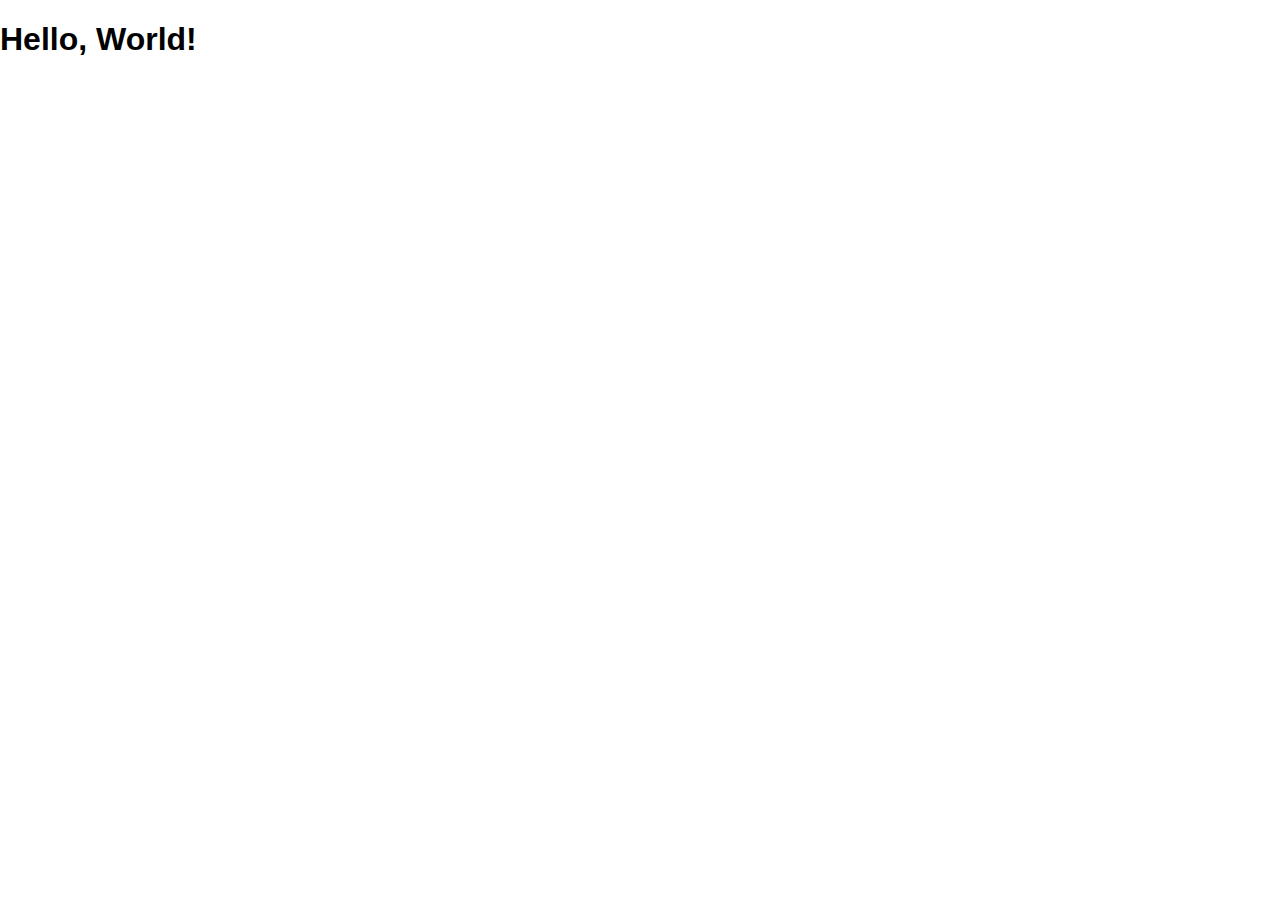
==== index.html @ 555d7200 "added sass and scripts!" ====
<!DOCTYPE html> 
<html lang="English">
<head>
	<meta charset="utf-8">
	<meta http-equiv="X-UA-Compatible" content="IE=edge">
	<meta name="viewport" content="width=device-width, initial-scale=1">
<!-- 	<link rel="icon" href="favicon.ico" type="image/x-icon"/>
	<link rel="shortcut icon" href="favicon.ico" type="image/x-icon"/> -->

	<title>Space Walk</title>
	<meta name="description" content="Space Walk! A 2015 SpaceApps Challenge Submission.">

	<link rel="stylesheet" type="text/css" href="/css/main.css"/>
</head>
<body>
	<h1>Hello, World!</h1>
</body>
---- css/main.css ----
/*! normalize.css v3.0.2 | MIT License | git.io/normalize */
/**
 * 1. Set default font family to sans-serif.
 * 2. Prevent iOS text size adjust after orientation change, without disabling
 *    user zoom.
 */
html {
  font-family: sans-serif;
  /* 1 */
  -ms-text-size-adjust: 100%;
  /* 2 */
  -webkit-text-size-adjust: 100%;
  /* 2 */ }

/**
 * Remove default margin.
 */
body {
  margin: 0; }

/* HTML5 display definitions
   ========================================================================== */
/**
 * Correct `block` display not defined for any HTML5 element in IE 8/9.
 * Correct `block` display not defined for `details` or `summary` in IE 10/11
 * and Firefox.
 * Correct `block` display not defined for `main` in IE 11.
 */
article,
aside,
details,
figcaption,
figure,
footer,
header,
hgroup,
main,
menu,
nav,
section,
summary {
  display: block; }

/**
 * 1. Correct `inline-block` display not defined in IE 8/9.
 * 2. Normalize vertical alignment of `progress` in Chrome, Firefox, and Opera.
 */
audio,
canvas,
progress,
video {
  display: inline-block;
  /* 1 */
  vertical-align: baseline;
  /* 2 */ }

/**
 * Prevent modern browsers from displaying `audio` without controls.
 * Remove excess height in iOS 5 devices.
 */
audio:not([controls]) {
  display: none;
  height: 0; }

/**
 * Address `[hidden]` styling not present in IE 8/9/10.
 * Hide the `template` element in IE 8/9/11, Safari, and Firefox < 22.
 */
[hidden],
template {
  display: none; }

/* Links
   ========================================================================== */
/**
 * Remove the gray background color from active links in IE 10.
 */
a {
  background-color: transparent; }

/**
 * Improve readability when focused and also mouse hovered in all browsers.
 */
a:active,
a:hover {
  outline: 0; }

/* Text-level semantics
   ========================================================================== */
/**
 * Address styling not present in IE 8/9/10/11, Safari, and Chrome.
 */
abbr[title] {
  border-bottom: 1px dotted; }

/**
 * Address style set to `bolder` in Firefox 4+, Safari, and Chrome.
 */
b,
strong {
  font-weight: bold; }

/**
 * Address styling not present in Safari and Chrome.
 */
dfn {
  font-style: italic; }

/**
 * Address variable `h1` font-size and margin within `section` and `article`
 * contexts in Firefox 4+, Safari, and Chrome.
 */
h1 {
  font-size: 2em;
  margin: 0.67em 0; }

/**
 * Address styling not present in IE 8/9.
 */
mark {
  background: #ff0;
  color: #000; }

/**
 * Address inconsistent and variable font size in all browsers.
 */
small {
  font-size: 80%; }

/**
 * Prevent `sub` and `sup` affecting `line-height` in all browsers.
 */
sub,
sup {
  font-size: 75%;
  line-height: 0;
  position: relative;
  vertical-align: baseline; }

sup {
  top: -0.5em; }

sub {
  bottom: -0.25em; }

/* Embedded content
   ========================================================================== */
/**
 * Remove border when inside `a` element in IE 8/9/10.
 */
img {
  border: 0; }

/**
 * Correct overflow not hidden in IE 9/10/11.
 */
svg:not(:root) {
  overflow: hidden; }

/* Grouping content
   ========================================================================== */
/**
 * Address margin not present in IE 8/9 and Safari.
 */
figure {
  margin: 1em 40px; }

/**
 * Address differences between Firefox and other browsers.
 */
hr {
  -moz-box-sizing: content-box;
  box-sizing: content-box;
  height: 0; }

/**
 * Contain overflow in all browsers.
 */
pre {
  overflow: auto; }

/**
 * Address odd `em`-unit font size rendering in all browsers.
 */
code,
kbd,
pre,
samp {
  font-family: monospace, monospace;
  font-size: 1em; }

/* Forms
   ========================================================================== */
/**
 * Known limitation: by default, Chrome and Safari on OS X allow very limited
 * styling of `select`, unless a `border` property is set.
 */
/**
 * 1. Correct color not being inherited.
 *    Known issue: affects color of disabled elements.
 * 2. Correct font properties not being inherited.
 * 3. Address margins set differently in Firefox 4+, Safari, and Chrome.
 */
button,
input,
optgroup,
select,
textarea {
  color: inherit;
  /* 1 */
  font: inherit;
  /* 2 */
  margin: 0;
  /* 3 */ }

/**
 * Address `overflow` set to `hidden` in IE 8/9/10/11.
 */
button {
  overflow: visible; }

/**
 * Address inconsistent `text-transform` inheritance for `button` and `select`.
 * All other form control elements do not inherit `text-transform` values.
 * Correct `button` style inheritance in Firefox, IE 8/9/10/11, and Opera.
 * Correct `select` style inheritance in Firefox.
 */
button,
select {
  text-transform: none; }

/**
 * 1. Avoid the WebKit bug in Android 4.0.* where (2) destroys native `audio`
 *    and `video` controls.
 * 2. Correct inability to style clickable `input` types in iOS.
 * 3. Improve usability and consistency of cursor style between image-type
 *    `input` and others.
 */
button,
html input[type="button"],
input[type="reset"],
input[type="submit"] {
  -webkit-appearance: button;
  /* 2 */
  cursor: pointer;
  /* 3 */ }

/**
 * Re-set default cursor for disabled elements.
 */
button[disabled],
html input[disabled] {
  cursor: default; }

/**
 * Remove inner padding and border in Firefox 4+.
 */
button::-moz-focus-inner,
input::-moz-focus-inner {
  border: 0;
  padding: 0; }

/**
 * Address Firefox 4+ setting `line-height` on `input` using `!important` in
 * the UA stylesheet.
 */
input {
  line-height: normal; }

/**
 * It's recommended that you don't attempt to style these elements.
 * Firefox's implementation doesn't respect box-sizing, padding, or width.
 *
 * 1. Address box sizing set to `content-box` in IE 8/9/10.
 * 2. Remove excess padding in IE 8/9/10.
 */
input[type="checkbox"],
input[type="radio"] {
  box-sizing: border-box;
  /* 1 */
  padding: 0;
  /* 2 */ }

/**
 * Fix the cursor style for Chrome's increment/decrement buttons. For certain
 * `font-size` values of the `input`, it causes the cursor style of the
 * decrement button to change from `default` to `text`.
 */
input[type="number"]::-webkit-inner-spin-button,
input[type="number"]::-webkit-outer-spin-button {
  height: auto; }

/**
 * 1. Address `appearance` set to `searchfield` in Safari and Chrome.
 * 2. Address `box-sizing` set to `border-box` in Safari and Chrome
 *    (include `-moz` to future-proof).
 */
input[type="search"] {
  -webkit-appearance: textfield;
  /* 1 */
  -moz-box-sizing: content-box;
  -webkit-box-sizing: content-box;
  /* 2 */
  box-sizing: content-box; }

/**
 * Remove inner padding and search cancel button in Safari and Chrome on OS X.
 * Safari (but not Chrome) clips the cancel button when the search input has
 * padding (and `textfield` appearance).
 */
input[type="search"]::-webkit-search-cancel-button,
input[type="search"]::-webkit-search-decoration {
  -webkit-appearance: none; }

/**
 * Define consistent border, margin, and padding.
 */
fieldset {
  border: 1px solid #c0c0c0;
  margin: 0 2px;
  padding: 0.35em 0.625em 0.75em; }

/**
 * 1. Correct `color` not being inherited in IE 8/9/10/11.
 * 2. Remove padding so people aren't caught out if they zero out fieldsets.
 */
legend {
  border: 0;
  /* 1 */
  padding: 0;
  /* 2 */ }

/**
 * Remove default vertical scrollbar in IE 8/9/10/11.
 */
textarea {
  overflow: auto; }

/**
 * Don't inherit the `font-weight` (applied by a rule above).
 * NOTE: the default cannot safely be changed in Chrome and Safari on OS X.
 */
optgroup {
  font-weight: bold; }

/* Tables
   ========================================================================== */
/**
 * Remove most spacing between table cells.
 */
table {
  border-collapse: collapse;
  border-spacing: 0; }

td,
th {
  padding: 0; }

/*# sourceMappingURL=main.css.map */
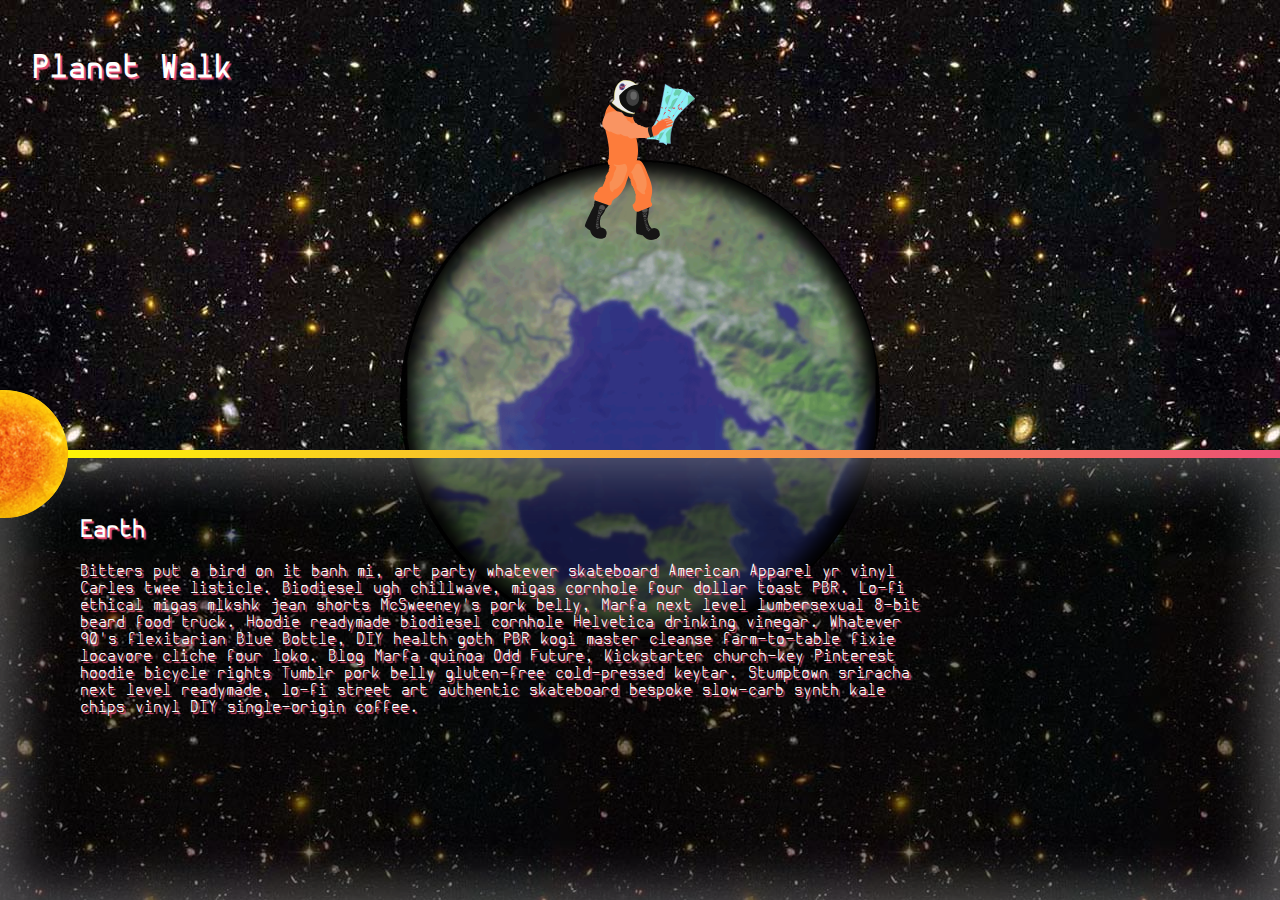
==== commit 0b14ae27: "added gifs, more sass, planets and animations" ====
--- a/index.html
+++ b/index.html
@@ -10,8 +10,249 @@
 	<title>Space Walk</title>
 	<meta name="description" content="Space Walk! A 2015 SpaceApps Challenge Submission.">
 
-	<link rel="stylesheet" type="text/css" href="/css/main.css"/>
+	<link rel="stylesheet" type="text/css" href="css/main.css"/>
 </head>
 <body>
-	<h1>Hello, World!</h1>
+	<header>
+		<h1>Planet Walk</h1>
+	</header>
+
+	<div class="astronaut">	
+	<svg version="1.1" id="astronaut" xmlns="http://www.w3.org/2000/svg" xmlns:xlink="http://www.w3.org/1999/xlink" x="0px" y="0px"
+		 viewBox="0 0 264.8 384.3" enable-background="new 0 0 264.8 384.3" xml:space="preserve">
+	
+	<g class="-right-arm">
+		<path fill="#FA6D37" stroke="#F9B491" stroke-miterlimit="10" d="M172.2,141.2c0,0,3-0.7,1.9-6.3c-1.1-5.6-4.1-5.5-4.1-5.5
+		s6.1,2.5,7.8-1.6c1.7-4.1,22.9-16.9,22.9-16.9s1.5-3.1-2.8-3.8c0,0-9.6,7.2-10.9,4.9c0,0,15.6-7.1,13.7-12.1c0,0,3.4-3.5-16.3,6.8
+		c0,0,15-7.3,13-9.6c-2.1-2.2-17.2,5.5-17.2,5.5l12.7-6.4c0,0,0.6-5.9-16.7,3.9c0,0-12.4,6.5-14.9,17.4c0,0-5.3-0.5-10.8,15
+		L172.2,141.2z"/>
+		<path fill="#F99462" d="M108.2,83.3c0,0-40.3-16.4-49.4,12.7c0,0,1.8,14.9,17.3,23.5c0,0,2,3.4,6.2,1.9c0,0,13.3,11,20.4,7.2
+			c0,0,9.4,7.8,13.6,5.9c0,0,6.1,7.8,10.6,5.6s21.1,0.2,21.1,0.2s13,1.8,17.1-0.2c0,0-5.1-16.5-0.2-20.9c0,0-5.2,3.3-16.4-2.4
+			c-11.2-5.7-8.3-6.7-12.5-4.5c0,0,1.2-4-9.6-4.3c0,0-1.6-5.5-6.8-5.9c0,0,0.7-1.3-1-3.3c-1.9-2.2-3.3-4.8-4.5-7.4
+			C113.2,89.5,111.5,86.9,108.2,83.3z"/>
+		<path fill="#1E1E1E" d="M163.5,139.5c0,0,1,4.2,2.2,2.6c1.2-1.6,3.5-1.8,3.5-1.8s0.5,2,1.5,1.6c1-0.4-3.5-17.1-1.4-22.5
+			c0,0,0-1.8-2.4,0c-2.4,1.8-3.5-0.9-3.5-0.9S156.7,121.4,163.5,139.5z"/>
+	</g>
+	<g class="-left-leg">
+		<g>
+			<g>
+				<path fill="#161515" d="M123.2,309.5c0,0-0.8,3.3,1.3,6c0,0-3.7,50.4-0.6,53.3c3.2,2.9,15,4.3,15,4.3s11.1,17.4,30.8,8.6
+					c16.3-7.3,8.2-13.8,4.9-15.9c-0.6-0.4-1.3-0.7-1.9-0.9c-2.6-1-11.7-5-16.6-12.9c-5.8-9.4-6-20.5-6-20.5s3.5-9.3,2.8-20.2
+					c0,0,2.4-4.1,3.4-10.8l-34.7,2.5C121.6,303,121,308.7,123.2,309.5z"/>
+				<path opacity="0.6" fill="#777676" d="M142.6,305.7c-3.7,0.3-6.3,3.7-5.6,7.3c2.6,14.5,9,47.7,13.7,49.6c6.1,2.5,13.2,3.6,11.3-1
+					c-2-4.6-6-1.5-10.2-9.9c-1.9-3.8-4.4-12-4.3-20c0.1-9.7,3.1-19,3.1-19v0c0.6-4-2.7-7.4-6.7-7.1L142.6,305.7z"/>
+				<circle fill="#161515" cx="166" cy="368.8" r="13.3"/>
+			</g>
+			
+				<rect x="134.1" y="316.9" transform="matrix(-0.9965 8.385994e-02 -8.385994e-02 -0.9965 311.9417 622.1451)" fill="#161515" width="17.5" height="1.4"/>
+			
+				<rect x="134.6" y="321.8" transform="matrix(-0.7931 0.609 -0.609 -0.7931 453.4099 491.0307)" fill="#161515" width="17.5" height="1.4"/>
+			
+				<rect x="134.6" y="321.8" transform="matrix(-0.8487 -0.529 0.529 -0.8487 94.3463 672.0255)" fill="#161515" width="17.5" height="1.4"/>
+			
+				<rect x="137.7" y="329.1" transform="matrix(-0.9992 -4.072294e-02 4.072294e-02 -0.9992 274.0646 665.2783)" fill="#161515" width="12.1" height="1.4"/>
+			
+				<rect x="137.7" y="329.1" transform="matrix(-0.9992 -4.072294e-02 4.072294e-02 -0.9992 274.0646 665.2783)" fill="#161515" width="12.1" height="1.4"/>
+			
+				<rect x="138.2" y="334" transform="matrix(-0.7686 0.6397 -0.6397 -0.7686 469.2011 499.7744)" fill="#161515" width="12.1" height="1.4"/>
+			
+				<rect x="138.2" y="334" transform="matrix(-0.8565 -0.5161 0.5161 -0.8565 94.9918 695.8846)" fill="#161515" width="12.1" height="1.4"/>
+			
+				<rect x="138.6" y="339.6" transform="matrix(-0.9872 0.1594 -0.1594 -0.9872 341.7674 653.2502)" fill="#161515" width="12.1" height="1.4"/>
+			
+				<rect x="140.7" y="347.9" transform="matrix(-0.942 0.3357 -0.3357 -0.942 402.0874 627.6889)" fill="#161515" width="12.1" height="1.4"/>
+			
+				<rect x="141.7" y="351.3" transform="matrix(-0.942 0.3357 -0.3357 -0.942 405.1685 634.0262)" fill="#161515" width="12.1" height="1.4"/>
+			
+				<rect x="144.1" y="354.6" transform="matrix(-0.942 0.3357 -0.3357 -0.942 410.9239 639.666)" fill="#161515" width="12.1" height="1.4"/>
+			
+				<rect x="146.5" y="358" transform="matrix(-0.7267 0.6869 -0.6869 -0.7267 509.8142 514.5251)" fill="#161515" width="12.1" height="1.4"/>
+			
+				<rect x="139.7" y="344.5" transform="matrix(-0.6308 0.776 -0.776 -0.6308 505.6047 449.7329)" fill="#161515" width="12.1" height="1.4"/>
+			
+				<rect x="140.3" y="343" transform="matrix(-0.9535 -0.3016 0.3016 -0.9535 182.3049 715.5524)" fill="#161515" width="12.1" height="1.4"/>
+		</g>
+		<path fill="#FD7C3B" d="M155.4,237.5c-14.3-34.9-18.2-54.5-41.3-40.3c-23.1,14.2-33.6-2.8-33.6-2.8s0.8,13.7,3.8,19.9
+			c2.9,6.3-2,3.8,3.1,12.1c0,0,5.6,3.2,9.3,0.4c0,0,3.7,3.4,7.4,2.8c0,0,2.6,7.7,6,9.6c0,0-2.5-0.6,0.6,6.9c0,0,0.2,8.4,4.7,9.8
+			c0,0-0.6,2.5,2.3,5.6c0,0,0.2,4.7,2.3,6.2c0,0,0,4.9,2.5,8.1c0,0-1.7,1-0.9,10.1c0.4,5.3-2.3,10.2-6.6,13.4
+			c-1.1,0.8-0.8,2.7,0.7,7.3c0,0.1,1.5,3.5,1.5,3.5c1.7,5.1,7.2,7.8,12.2,5.7l28.4-11.6c2.8-1.1,4.2-4.2,3.3-7.1
+			c-0.1-0.2-0.2-0.4-0.3-0.6c-2.9-4-3.8-9.1-2.2-13.7C161.7,273.9,164,258.6,155.4,237.5z"/>
+		<path opacity="0.2" fill="#EAE1BD" d="M143.9,273.7C143.9,273.7,143.9,273.7,143.9,273.7c0.8-0.3,1.1-1.2,0.8-2c-0.4-1-0.8-2-1.3-3
+		c-0.3-0.5-0.2-1.1,0.1-1.6c2.1-3.2,9.4-16.6,0.4-38.5c-10.4-25.3-10.5-33.2-27.3-22.8c-9.1,5.6-15.5,4.5-19.5,2.4
+		c-1.1-0.6-2.5,0.3-2.3,1.6c0.7,5.4-0.8,4.7,1,10.6c0.2,0.6,0.6,1,1.2,1.1c1.1,0.2,2.4,0.3,3.5-0.2c0.5-0.2,1.1-0.1,1.5,0.2
+		c0.8,0.6,2.2,1.4,3.6,1.5c0.6,0,5.6-1.5,5.8-0.9c0.5,1.3,1.6,3.7,2.9,5.1c0.4,0.4,0.5,0.9,0.4,1.4c-0.1,0.6,0,1.8,1,4.2
+		c0.1,0.2,0.1,0.3,0.1,0.5c0.1,1,0.5,5.1,2.7,6.5c0.4,0.2,0.6,0.7,0.7,1.1c0.1,0.7,0.4,1.7,1.4,2.9c0.2,0.2,0.3,0.5,0.4,0.8
+		c0.1,0.9,0.4,2.7,1.2,3.7c0.2,0.3,0.4,0.6,0.4,0.9c0.1,1,0.3,2.9,1.3,4.5c0.2,0.4,0.3,0.9,0.2,1.4c-0.3,0.7-0.6,2.2-0.4,5.4
+		c0,0.4,0.2,0.7,0.4,1C132.8,270.5,137.1,276.6,143.9,273.7z"/>
+	</g>
+	<g class="-right-leg">
+		<path fill="#FD7C3B" d="M98.3,249.1c12.2-35.6,22.2-53-4.6-57.5c-26.8-4.5-23.4-24.3-23.4-24.3s-8.4,10.8-10.3,17.5
+			c-1.9,6.7-4,1.5-5.6,11.1c0,0,1.1,10.1,5.8,10.4c0,0-4.4,0.9-1.3,3c0,0-3.1,7.5-1.8,11.1c0,0-1.5-2.1-4.1,5.6c0,0-5.3,6.5-2.9,10.5
+			c0,0-2.1,1.5-1.9,5.7c0,0-2.9,3.7-2.3,6.1c0,0-3.2,3.7-3.4,7.8c0,0-5.9-0.3-11.4,7c-3.2,4.3,1.5,6.1-3.8,5.7
+			c-1.3-0.1-2.4,1.5-4.3,6c0,0.1-1.2,3.6-1.2,3.7c-2.1,4.9,0.3,10.6,5.4,12.3l29.1,10c2.8,1,6-0.4,7.2-3.2c0.1-0.2,0.1-0.4,0.2-0.7
+			c0.5-4.9,3.1-9.4,7.4-11.8C79.1,280.7,90.9,270.6,98.3,249.1z"/>
+		<path opacity="0.2" fill="#EAE1BD" d="M65.8,268.8C65.8,268.8,65.8,268.8,65.8,268.8c0.8,0.3,1.7-0.2,1.9-0.9c0.4-1,0.7-2,1-3.1
+			c0.1-0.6,0.6-1,1.1-1.2c3.7-1,18-6.3,25.7-28.7c8.9-25.9,13.9-31.9-5.5-35.1c-10.6-1.8-14.7-6.8-16.2-11c-0.4-1.2-2.1-1.4-2.8-0.3
+			c-3,4.5-3.7,3-6.2,8.6c-0.2,0.5-0.2,1.1,0.2,1.6c0.7,0.9,1.6,1.8,2.8,2.1c0.5,0.1,0.9,0.6,1,1.1c0.2,1,0.8,2.5,1.8,3.5
+			c0.4,0.4,5.2,2.6,5,3.2c-0.5,1.4-1.2,3.8-1.2,5.7c0,0.5-0.2,1-0.7,1.4c-0.5,0.4-1.2,1.4-2,3.8c-0.1,0.2-0.1,0.3-0.2,0.4
+			c-0.6,0.8-3,4.2-2.3,6.7c0.1,0.4,0,0.9-0.2,1.3c-0.4,0.6-0.8,1.5-0.9,3.1c0,0.3-0.1,0.6-0.3,0.9c-0.5,0.7-1.5,2.3-1.5,3.6
+			c0,0.3-0.1,0.7-0.3,1c-0.6,0.8-1.6,2.4-2,4.3c-0.1,0.5-0.4,0.9-0.8,1.2c-0.7,0.4-1.9,1.3-3.8,3.8c-0.2,0.3-0.4,0.7-0.3,1.1
+			C59.6,259,58.8,266.5,65.8,268.8z"/>
+		<g>
+			<g>
+				<path fill="#161515" d="M22.9,296.3c0,0-2,2.7-1.2,6c0,0-23.4,44.8-21.6,48.7c1.8,3.9,12.1,9.9,12.1,9.9s3.3,20.4,24.9,20.1
+					c17.9-0.3,13-9.5,10.7-12.7c-0.4-0.6-0.9-1.1-1.4-1.6c-2-2-8.8-9.2-10.2-18.4c-1.7-10.9,2.6-21.2,2.6-21.2s6.9-7.2,10.6-17.4
+					c0,0,3.8-2.8,7.4-8.6L24,289.7C24,289.7,21.2,294.7,22.9,296.3z"/>
+				<path opacity="0.6" fill="#777676" d="M42.3,300.5c-3.5-1.2-7.2,0.9-8,4.5c-3.4,14.4-10.6,47.4-7,51c4.6,4.7,10.7,8.6,10.7,3.5
+					c0-5-4.9-3.8-5.4-13.1c-0.2-4.2,0.7-12.8,4-20.1c3.9-8.8,10.4-16.3,10.4-16.3h0c2.1-3.4,0.5-7.9-3.3-9.2L42.3,300.5z"/>
+				<circle fill="#161515" cx="38.8" cy="367.7" r="13.3"/>
+			</g>
+			
+				<rect x="29" y="310.9" transform="matrix(-0.9484 -0.3171 0.3171 -0.9484 -25.1576 619.0255)" fill="#161515" width="17.5" height="1.4"/>
+			
+				<rect x="27.5" y="315.5" transform="matrix(-0.9694 0.2457 -0.2457 -0.9694 149.0513 613.8359)" fill="#161515" width="17.5" height="1.4"/>
+			
+				<rect x="27.5" y="315.5" transform="matrix(-0.5702 -0.8215 0.8215 -0.5702 -202.8612 526.3033)" fill="#161515" width="17.5" height="1.4"/>
+			
+				<rect x="27.7" y="322.4" transform="matrix(-0.9016 -0.4326 0.4326 -0.9016 -75.5351 629.1058)" fill="#161515" width="12.1" height="1.4"/>
+			
+				<rect x="27.7" y="322.4" transform="matrix(-0.9016 -0.4326 0.4326 -0.9016 -75.5351 629.1058)" fill="#161515" width="12.1" height="1.4"/>
+			
+				<rect x="26.2" y="327.1" transform="matrix(-0.959 0.2835 -0.2835 -0.959 156.0824 633.009)" fill="#161515" width="12.1" height="1.4"/>
+			
+				<rect x="26.2" y="327.1" transform="matrix(-0.5826 -0.8128 0.8128 -0.5826 -215.4191 544.9638)" fill="#161515" width="12.1" height="1.4"/>
+			
+				<rect x="24.4" y="332.4" transform="matrix(-0.9698 -0.2441 0.2441 -0.9698 -21.3243 663.5973)" fill="#161515" width="12.1" height="1.4"/>
+			
+				<rect x="23.1" y="340.8" transform="matrix(-0.9979 -6.424901e-02 6.424901e-02 -0.9979 36.2269 684.2549)" fill="#161515" width="12.1" height="1.4"/>
+			
+				<rect x="22.6" y="344.4" transform="matrix(-0.9979 -6.424901e-02 6.424901e-02 -0.9979 35.1064 691.3138)" fill="#161515" width="12.1" height="1.4"/>
+			
+				<rect x="23.5" y="348.4" transform="matrix(-0.9979 -6.424901e-02 6.424901e-02 -0.9979 36.6148 699.3468)" fill="#161515" width="12.1" height="1.4"/>
+			
+				<rect x="24.4" y="352.4" transform="matrix(-0.9392 0.3435 -0.3435 -0.9392 180.2877 674.2215)" fill="#161515" width="12.1" height="1.4"/>
+			
+				<rect x="23.5" y="337.3" transform="matrix(-0.8862 0.4632 -0.4632 -0.8862 212.3363 623.8468)" fill="#161515" width="12.1" height="1.4"/>
+			
+				<rect x="24.6" y="336.2" transform="matrix(-0.7564 -0.6541 0.6541 -0.7564 -166.4739 611.7879)" fill="#161515" width="12.1" height="1.4"/>
+		</g>
+	</g>
+	<g class="-map">
+		<g>
+			<path fill="#8CF1F4" d="M210.6,107.6c1.1-3.8,2.5-7.8,4.3-11.8c17.7-25,49.2-50.8,49.2-50.8l-15.9-16.6l-1.6,2.2l-11.9-8.3l0,0
+				l0,0l0,0l0,0l-22.9-2c0,0,0,0.2,0,0.5L192.8,10l-13.3,70.7l-31,61.8l19.6,0l11.5,3.5l-1.7,3.9l9.9,1l8.2,5.6l1.4-4.7l8.3,0.8
+				C205.7,152.6,202.1,137.7,210.6,107.6z"/>
+			<path fill="none" stroke="#8CAAF2" stroke-miterlimit="10" d="M248.1,28.3c0,0-69.5,112.7-70.3,121.6l27.8,2.7
+				c0,0-4.3-21.8,9.2-56.8c0,0,21.4-28.2,49.2-50.8L248.1,28.3z"/>
+			<polyline fill="none" stroke="#8CAAF2" stroke-miterlimit="10" points="148.5,142.6 179.6,80.7 192.8,10 211.7,20.7 168.1,142.6 
+				234.6,22.2 		"/>
+		</g>
+		<g>
+			<g>
+				<path fill="none" stroke="#F20A0A" stroke-width="2" stroke-miterlimit="10" d="M184.7,64.7c0,0,0,1.9,0.8,3.4"/>
+				<path fill="none" stroke="#F20A0A" stroke-width="2" stroke-miterlimit="10" d="M192.6,68.5c0.8-0.5,1.7-1.3,2.8-2.2"/>
+			</g>
+		</g>
+		<path fill="none" stroke="#F20A0A" stroke-width="2" stroke-miterlimit="10" stroke-dasharray="7" d="M189.6,82.6
+			c0,0,9-17.2,15.4-6.7"/>
+		<path fill="none" stroke="#F20A0A" stroke-width="2" stroke-miterlimit="10" stroke-dasharray="7" d="M210,66.8
+			c0,0,7.4,6.8,23.7-14.9"/>
+		<path fill="none" stroke="#F20A0A" stroke-width="2" stroke-miterlimit="10" stroke-dasharray="7" d="M225.2,65.8
+			c0,0-0.9,8,4.1,4.4"/>
+		<polygon fill="#F20A0A" points="234.1,70.2 231.6,68.9 232,66.3 231,66.2 230.6,68.4 228.4,67.3 227.9,68.3 230.5,69.6 230.1,72.1 
+			231.1,72.3 231.4,70.1 233.6,71.2 	"/>
+		<path fill="none" stroke="#F20A0A" stroke-width="2" stroke-miterlimit="10" stroke-dasharray="7" d="M172,95.8c0,0,5.1,9,13.3-1.2
+			"/>
+		<path fill="none" stroke="#F20A0A" stroke-width="2" stroke-miterlimit="10" stroke-dasharray="7" d="M198.8,87c0,0,6.1,8,15.2-2.5
+			"/>
+		<path opacity="0.3" fill="#198410" d="M206.5,35.3c0,0-23.6,2.8-8.9,25L206.5,35.3z"/>
+		<path opacity="0.3" fill="#198410" d="M164.4,110.9c0,0,8.8,6.9,14.3,2.1l-7.2,20.2c0,0-6.4,9-11.1,5.2c-4.7-3.8-7.1,1.8-7.1,1.8
+			s-2.1,1.5-2.6-1.9L164.4,110.9z"/>
+		<path opacity="0.3" fill="#198410" d="M181.2,106c0,0,7.1,0.1,10.5-6.2l-11.8,21.4l-5.8,4.7L181.2,106z"/>
+		<path opacity="0.3" fill="#198410" d="M189.9,125.7c0,0-10.4,0-11.4,6.6c-1,6.5-1.5,8.3-3.8,7.7c-2.4-0.6-0.8,4.4,3.2,4.3l4.7-5.2
+			L189.9,125.7z"/>
+		<path opacity="0.3" fill="#198410" d="M194.5,94.8c0,0,7.9-3.1,7.6,0.2c-0.3,3.3-14.1,11.6-14.1,11.6L194.5,94.8z"/>
+		<path opacity="0.3" fill="#198410" d="M223,43.2c0,0-12.5,0.5-15.1,12.7c-2.6,12.2-8.6,8.8-7.9,11.3c0.7,2.5,8.6,2,8.6,2L223,43.2z
+			"/>
+		<path opacity="0.3" fill="#198410" d="M228.4,23.9c0,0-11.2-2.8-11.8,1.4s-3.7,6.8-3.7,6.8s-0.4,6.5,3.1,5.9s5.9-4.1,7.4-0.7
+			c0.5,1.2,1.4,1.4,2.3,1.2l6.6-12.1C229,25.9,228.4,23.9,228.4,23.9z"/>
+		<path opacity="0.3" fill="#198410" d="M209.1,113.8c0,0-18.1,12.9-15,18.6c3.1,5.7,1.7,19.2,1.7,19.2l9.9,1
+			C205.7,152.6,202.2,142.2,209.1,113.8z"/>
+		<path opacity="0.3" fill="#198410" d="M246.1,60.9c0,0,3-20.3,0.6-22.5s11.4,0.3,11.4,0.3l5.9,6.2L246.1,60.9z"/>
+		<path opacity="0.3" fill="#198410" d="M198.5,28.4c0,0-2.6-0.1-1.6,1.5c1,1.7,1.6,2.7,2.3,1.5s2.8-2.5,1-2.8"/>
+	</g>
+	<g class="-torso">
+		<path fill="#FD7C3B" d="M102.7,229.7c0,0,32.9-23.4,22.8-79.9s-10.2-65.9-10.2-65.9s-17.7,6-54.2-26.4c0,0-24.1,15-9.8,72
+			c0,0,9.8,36.5,5.6,57.6c0,0,5.7,24.8,36.2,14.5C93.1,201.5,103.4,196.8,102.7,229.7z"/>
+		<path fill="#0F100F" d="M66.3,51.8c0,0-9.6,5.3-4.4,10.7s34.2,30.9,53.2,26.4v-5.9C115.1,82.9,80.8,75.7,66.3,51.8z"/>
+		<g>
+			<g>
+				<path fill="#EDEDEC" stroke="#FCF56B" stroke-miterlimit="10" d="M70.5,46.7c0,0-3.8-38.4,22.5-46c0,0,20.3-2.4,31.1,11.6
+					c0,0-47,9.6-38.3,44.4c0,0,9.1,13.2,31.9,18.4l1,6c0,0-24.2,1.7-54.2-26.4L70.5,46.7z"/>
+				<path fill="#0F100F" d="M82.3,38c0,0,26.6-33.6,49.1-24c0,0,23.6,36-14,64.8C117.4,78.8,80.4,70.4,82.3,38z"/>
+			</g>
+			<ellipse opacity="0.2" fill="#FFFFFF" cx="114.6" cy="42.1" rx="15.7" ry="20.2"/>
+			<ellipse opacity="0.2" fill="#FFFFFF" cx="116.8" cy="37.5" rx="7.8" ry="10.1"/>
+			<g>
+				<path fill="#453461" stroke="#789EEA" stroke-miterlimit="10" d="M82.6,16.5c0-0.3,0-0.7,0.1-1c0.3-1.8,1.6-7,7.4-7
+					c7,0,5.3,8.6,5.3,8.6s-0.3,5-4.3,6.6c-3.3,1.4-7.2-0.6-8.1-4.1C82.8,18.8,82.6,17.7,82.6,16.5z"/>
+				<path fill="#FFFFFF" d="M84,15.8c0.1,0,0.2,0.1,0.3,0s0.1-0.1,0.2-0.2l0.9-2.1c0-0.2-0.1-0.3-0.1-0.4c0,0,0-0.1-0.1-0.1l0-0.1
+					l0.8,0.3l0.5,2.4l0,0l0.5-1.3c0.1-0.2,0.1-0.3,0.1-0.4c0-0.1-0.1-0.2-0.2-0.2l0-0.1l0.8,0.3l0,0.1c-0.1,0-0.2,0-0.3,0
+					c-0.1,0-0.1,0.1-0.2,0.2l-1.1,2.7l-0.1,0l-0.6-3.1l0,0l-0.7,1.8c-0.1,0.1-0.1,0.2-0.1,0.3c0,0.1,0.1,0.2,0.2,0.3l0,0.1l-0.8-0.3
+					L84,15.8z"/>
+				<path fill="#FFFFFF" d="M90.5,17.3c0.1,0.1,0.2,0.3,0.2,0.3c0,0.1,0,0.2,0,0.4c0,0.1-0.1,0.2-0.2,0.3c-0.1,0.1-0.2,0.1-0.4,0
+					c-0.2-0.1-0.3-0.2-0.3-0.4c-0.1-0.2-0.1-0.5,0-0.8l-0.1,0l-0.5,1.1l0.1,0c0,0,0.1-0.1,0.1-0.1c0,0,0.1,0,0.1,0c0,0,0,0,0,0
+					c0,0,0,0,0,0l0.1,0.1c0.1,0.1,0.1,0.1,0.2,0.2c0.1,0,0.1,0.1,0.2,0.1c0.3,0.1,0.6,0.1,0.8,0c0.2-0.1,0.4-0.3,0.5-0.6
+					c0.1-0.2,0.1-0.5,0.1-0.7c0-0.1-0.1-0.1-0.1-0.2l-0.8,0.2L90.5,17.3z"/>
+				<path fill="#FFFFFF" d="M91.2,18.7c0.1,0,0.2,0,0.3-0.1c0.1,0,0.2-0.2,0.3-0.3l1.8-2.2l0.1,0l-0.2,2.7c0,0.3,0,0.5,0,0.6
+					c0,0.1,0.1,0.2,0.1,0.2l0,0.1l-1.2-0.5l0-0.1c0.1,0,0.2,0.1,0.2,0.1c0,0,0.1,0,0.1-0.1c0,0,0-0.1,0-0.2c0,0,0-0.1,0-0.2l0-0.3
+					l-0.8-0.3c-0.1,0.2-0.2,0.3-0.2,0.3c-0.1,0.1-0.1,0.2-0.1,0.2c0,0.1,0,0.1,0,0.2c0,0,0.1,0.1,0.2,0.1l0,0.1l-0.7-0.3L91.2,18.7z
+					 M92.9,18.3l0.1-1.2l0,0L92.2,18L92.9,18.3z"/>
+				<path fill="#E92641" d="M93.3,15.8c0,0-9.8,3.3-10.8,3.1c-1-0.3,0.5-1.2,0.5-1.2s12.4-1.7,15.8-7.1c0,0,1.5-0.1,0,1.4
+					s-2.6,3.7-5.1,4.5s-9.9,6.8-9.9,6.8s-2.2,0.2-0.4-1C85.2,21.1,93.3,15.8,93.3,15.8z"/>
+				<path fill="#FFFFFF" d="M88.3,16.4l0.1-1.2l0,0l-0.7,0.9L88.3,16.4z M86.6,16.9c0.1,0,0.2,0,0.3-0.1c0.1,0,0.2-0.2,0.3-0.3
+					l1.8-2.2l0.1,0l-0.2,2.7c0,0.3,0,0.5,0,0.6c0,0.1,0.1,0.2,0.1,0.2l0,0.1l-1.2-0.5l0-0.1c0.1,0,0.2,0.1,0.2,0.1s0.1,0,0.1-0.1
+					c0,0,0-0.1,0-0.2c0,0,0-0.1,0-0.2l0-0.3l-0.8-0.3c-0.1,0.2-0.2,0.3-0.2,0.3c-0.1,0.1-0.1,0.2-0.1,0.2c0,0.1,0,0.1,0,0.2
+					c0,0,0.1,0.1,0.2,0.1l0,0.1L86.5,17L86.6,16.9z"/>
+				<path fill="#FFFFFF" d="M91.9,15.5C91.9,15.5,91.9,15.6,91.9,15.5c-0.1,0.1-0.1,0.1-0.2,0.1c0,0-0.1-0.1-0.2-0.2
+					c-0.1-0.1-0.2-0.2-0.3-0.2c-0.3-0.1-0.5-0.1-0.7,0.1c-0.2,0.1-0.3,0.3-0.4,0.5C90,16,90,16.2,90,16.4c0,0.2,0.1,0.4,0.3,0.6
+					l0.1,0.1l0.8-0.2c0,0-0.1-0.1-0.1-0.1l-0.2-0.3c-0.2-0.2-0.3-0.4-0.3-0.5c0-0.1,0-0.2,0-0.4c0-0.1,0.1-0.2,0.2-0.3
+					c0.1-0.1,0.2-0.1,0.3,0c0.2,0.1,0.3,0.2,0.3,0.4c0.1,0.2,0.1,0.4,0,0.7l0.1,0l0.4-1L91.9,15.5z"/>
+			</g>
+		</g>
+	</g>
+	<g class="-left-arm">
+		<path fill="#FA6D37" stroke="#F9B491" stroke-miterlimit="10" d="M162.4,135c0,0,9.7,0,16-6.9h0c1.8-1.6,0.4-4.3,2.7-4.6
+			c0.9-0.1,1.8-0.6,2.5-1.5c2.5-3.6,26-11.5,26-11.5s2.2-2.7-1.9-4.3c0,0-10.9,5-11.7,2.4c0,0,16.8-3.6,16-8.8c0,0,4.1-2.7-17.4,3.1
+			c0,0,16.3-3.9,14.7-6.5c-1.5-2.6-18,1.7-18,1.7l13.8-3.5c0,0,1.9-5.6-17.2,0.1c0,0-13.5,3.6-18.3,13.7c0,0-5.1-1.6-13.8,12.3
+			L162.4,135z"/>
+		<g>
+			<path fill="#F99462" d="M87.5,77.5c0,0-37.5-13.2-44.9,20.8c0,0-6.4,15.5,12.1,23.7c0,0,2.6,3.6,7.3,1.5c0,0,16.2,11.2,23.9,6.1
+				c0,0,11.5,7.8,16.1,5.3c0,0,7.8,8.2,12.6,5.2c4.8-3,23.9-2,23.9-2s14.9,0.8,19.4-2c0,0-7.5-18.2-2.4-23.7c0,0-5.6,4.3-18.9-1
+				c-13.3-5.3-10.2-6.7-14.7-3.8c0,0,0.9-4.7-11.3-3.9c0,0-2.3-6.1-8.3-6c0,0,0.7-1.5-1.5-3.7c-2.4-2.3-4.2-5.1-5.9-8
+				C93.8,84.1,91.6,81.3,87.5,77.5z"/>
+			<path fill="#1E1E1E" d="M156.1,135.6c0,0,1.5,4.7,2.7,2.7c1.2-1.9,3.8-2.4,3.8-2.4s0.8,2.3,1.9,1.7c1-0.6-5.8-19.1-4-25.4
+				c0,0-0.1-2.1-2.7,0.3c-2.6,2.3-4.1-0.6-4.1-0.6S146.5,115.7,156.1,135.6z"/>
+		</g>
+	</g>
+	</svg>
+
+	</div>
+
+	<div class="planet -earth">
+		<div class="planet--mercury"></div>
+		<div class="planet--venus"></div>
+		<div class="planet--earth"></div>
+		<div class="planet--mars"></div>
+		<div class="planet--saturn"></div>
+		<div class="planet--uranus"></div>
+		<div class="planet--neptune"></div>
+	</div>
+	<div class="dashboard">
+		<div class="dashboard--sun"></div>
+		<summary class="dashboard--planet-summary">
+			<h2 class="dashboard--planet-name">Earth</h2>
+			<p>Bitters put a bird on it banh mi, art party whatever skateboard American Apparel yr vinyl Carles twee listicle. Biodiesel ugh chillwave, migas cornhole four dollar toast PBR. Lo-fi ethical migas mlkshk jean shorts McSweeney's pork belly, Marfa next level lumbersexual 8-bit beard food truck. Hoodie readymade biodiesel cornhole Helvetica drinking vinegar. Whatever 90's flexitarian Blue Bottle, DIY health goth PBR kogi master cleanse farm-to-table fixie locavore cliche four loko. Blog Marfa quinoa Odd Future, Kickstarter church-key Pinterest hoodie bicycle rights Tumblr pork belly gluten-free cold-pressed keytar. Stumptown sriracha next level readymade, lo-fi street art authentic skateboard bespoke slow-carb synth kale chips vinyl DIY single-origin coffee.</p>
+		</summary>
+	</div>
 </body>--- a/css/main.css
+++ b/css/main.css
@@ -356,4 +356,206 @@
 th {
   padding: 0; }
 
+[class^="planet--"] {
+  box-shadow: inset 0 0 20px 16px black; }
+
+.dashboard--sun {
+  box-shadow: inset 0 0 20px 16px rgba(255, 255, 0, 0.6); }
+
+.dashboard::before {
+  content: "";
+  position: absolute;
+  width: 100%;
+  height: 8px;
+  background: linear-gradient(to left, #ed4f75, #ffff00);
+  background: -o-linear-gradient(to left, #ed4f75, #ffff00);
+  background: -moz-linear-gradient(to left, #ed4f75, #ffff00);
+  background: -webkit-gradient(to left, #ed4f75, #ffff00);
+  top: 0;
+  left: 0;
+  right: 0; }
+
+[class^="planet--"] {
+  -webkit-animation-name: rotate;
+  -webkit-animation-duration: 100s;
+  -webkit-animation-iteration-count: infinite;
+  -webkit-animation-timing-function: linear;
+  animation-name: rotate;
+  animation-duration: 100s;
+  animation-iteration-count: infinite;
+  animation-timing-function: linear; }
+
+@keyframes rotate {
+  from {
+    transform: rotate(0deg); }
+  to {
+    transform: rotate(360deg); } }
+@-webkit-keyframes rotate {
+  from {
+    -webkit-transform: rotate(0deg); }
+  to {
+    -webkit-transform: rotate(360deg); } }
+@font-face {
+  src: url("../fonts/Hermit-light.otf");
+  font-family: "Hermit";
+  font-weight: light; }
+* {
+  box-sizing: border-box;
+  zoom: 1;
+  font-family: "Hermit";
+  color: white;
+  text-shadow: 2px 2px 1px #ed4f75; }
+
+body {
+  background: repeat repeat url("../images/space-background.jpg");
+  overflow: hidden; }
+
+header {
+  position: absolute;
+  padding: 2em;
+  text-align: left; }
+
+[class^="planet--"] {
+  margin: 0 auto;
+  border-radius: 50%;
+  height: 30em;
+  width: 30em;
+  position: absolute;
+  top: 0;
+  left: 0;
+  bottom: 0;
+  right: 0;
+  margin: auto;
+  display: none; }
+
+.planet {
+  position: relative;
+  height: 50em; }
+
+[class$="--mercury"] {
+  background: url("../images/mercury.gif") center center no-repeat;
+  background-size: contain;
+  -webkit-background-size: contain;
+  -moz-background-size: contain; }
+  .-mercury [class$="--mercury"] {
+    display: block; }
+
+[class$="--venus"] {
+  background: url("../images/venus.gif") center center no-repeat;
+  background-size: contain;
+  -webkit-background-size: contain;
+  -moz-background-size: contain; }
+  .-venus [class$="--venus"] {
+    display: block; }
+
+[class$="--earth"] {
+  background: url("../images/earth.gif") center center no-repeat;
+  background-size: contain;
+  -webkit-background-size: contain;
+  -moz-background-size: contain; }
+  .-earth [class$="--earth"] {
+    display: block; }
+
+[class$="--mars"] {
+  background: url("../images/mars.gif") center center no-repeat;
+  background-size: contain;
+  -webkit-background-size: contain;
+  -moz-background-size: contain; }
+  .-mars [class$="--mars"] {
+    display: block; }
+
+[class$="--saturn"] {
+  background: url("../images/saturn.gif") center center no-repeat;
+  background-size: contain;
+  -webkit-background-size: contain;
+  -moz-background-size: contain; }
+  .-saturn [class$="--saturn"] {
+    display: block; }
+
+[class$="--uranus"] {
+  background: url("../images/uranus.gif") center center no-repeat;
+  background-size: contain;
+  -webkit-background-size: contain;
+  -moz-background-size: contain; }
+  .-uranus [class$="--uranus"] {
+    display: block; }
+
+[class$="--neptune"] {
+  background: url("../images/neptune.gif") center center no-repeat;
+  background-size: contain;
+  -webkit-background-size: contain;
+  -moz-background-size: contain; }
+  .-neptune [class$="--neptune"] {
+    display: block; }
+
+.dashboard {
+  position: absolute;
+  bottom: 0;
+  right: 0;
+  left: 0;
+  height: 50%;
+  background-color: rgba(0, 0, 0, 0.5);
+  box-shadow: inset 0 5px 52px 15px rgba(255, 255, 255, 0.3);
+  padding: 3em; }
+
+.dashboard--sun {
+  height: 8em;
+  width: 8em;
+  border-radius: 50%;
+  position: absolute;
+  left: -60px;
+  top: -60px;
+  background: url("../images/sun.gif") center center no-repeat;
+  background-size: contain;
+  -webkit-background-size: contain;
+  -moz-background-size: contain; }
+
+.dashboard--planet-summary {
+  float: left;
+  width: 75%;
+  padding-left: 2em; }
+
+#astronaut {
+  height: 10em;
+  width: auto;
+  position: absolute;
+  top: 5em;
+  left: 0;
+  right: 0;
+  z-index: 999;
+  margin: auto; }
+
+.left, .-left-leg {
+  -webkit-animation-name: left;
+  -webkit-animation-duration: 5s;
+  -webkit-animation-iteration-count: infinite;
+  -webkit-animation-timing-function: linear;
+  animation-name: left;
+  animation-duration: 5s;
+  animation-iteration-count: infinite;
+  animation-timing-function: linear; }
+
+@keyframes left {
+  100% {
+    transform: rotate(-50 90 160); } }
+@-webkit-keyframes left {
+  100% {
+    -webkit-transform: rotate(-50 90 160); } }
+.right, .-right-leg {
+  -webkit-animation-name: right;
+  -webkit-animation-duration: 5s;
+  -webkit-animation-iteration-count: infinite;
+  -webkit-animation-timing-function: linear;
+  animation-name: right;
+  animation-duration: 5s;
+  animation-iteration-count: infinite;
+  animation-timing-function: linear; }
+
+@keyframes right {
+  100% {
+    transform: rotate(50 90 160); } }
+@-webkit-keyframes right {
+  100% {
+    -webkit-transform: rotate(50 90 160); } }
+
 /*# sourceMappingURL=main.css.map */
